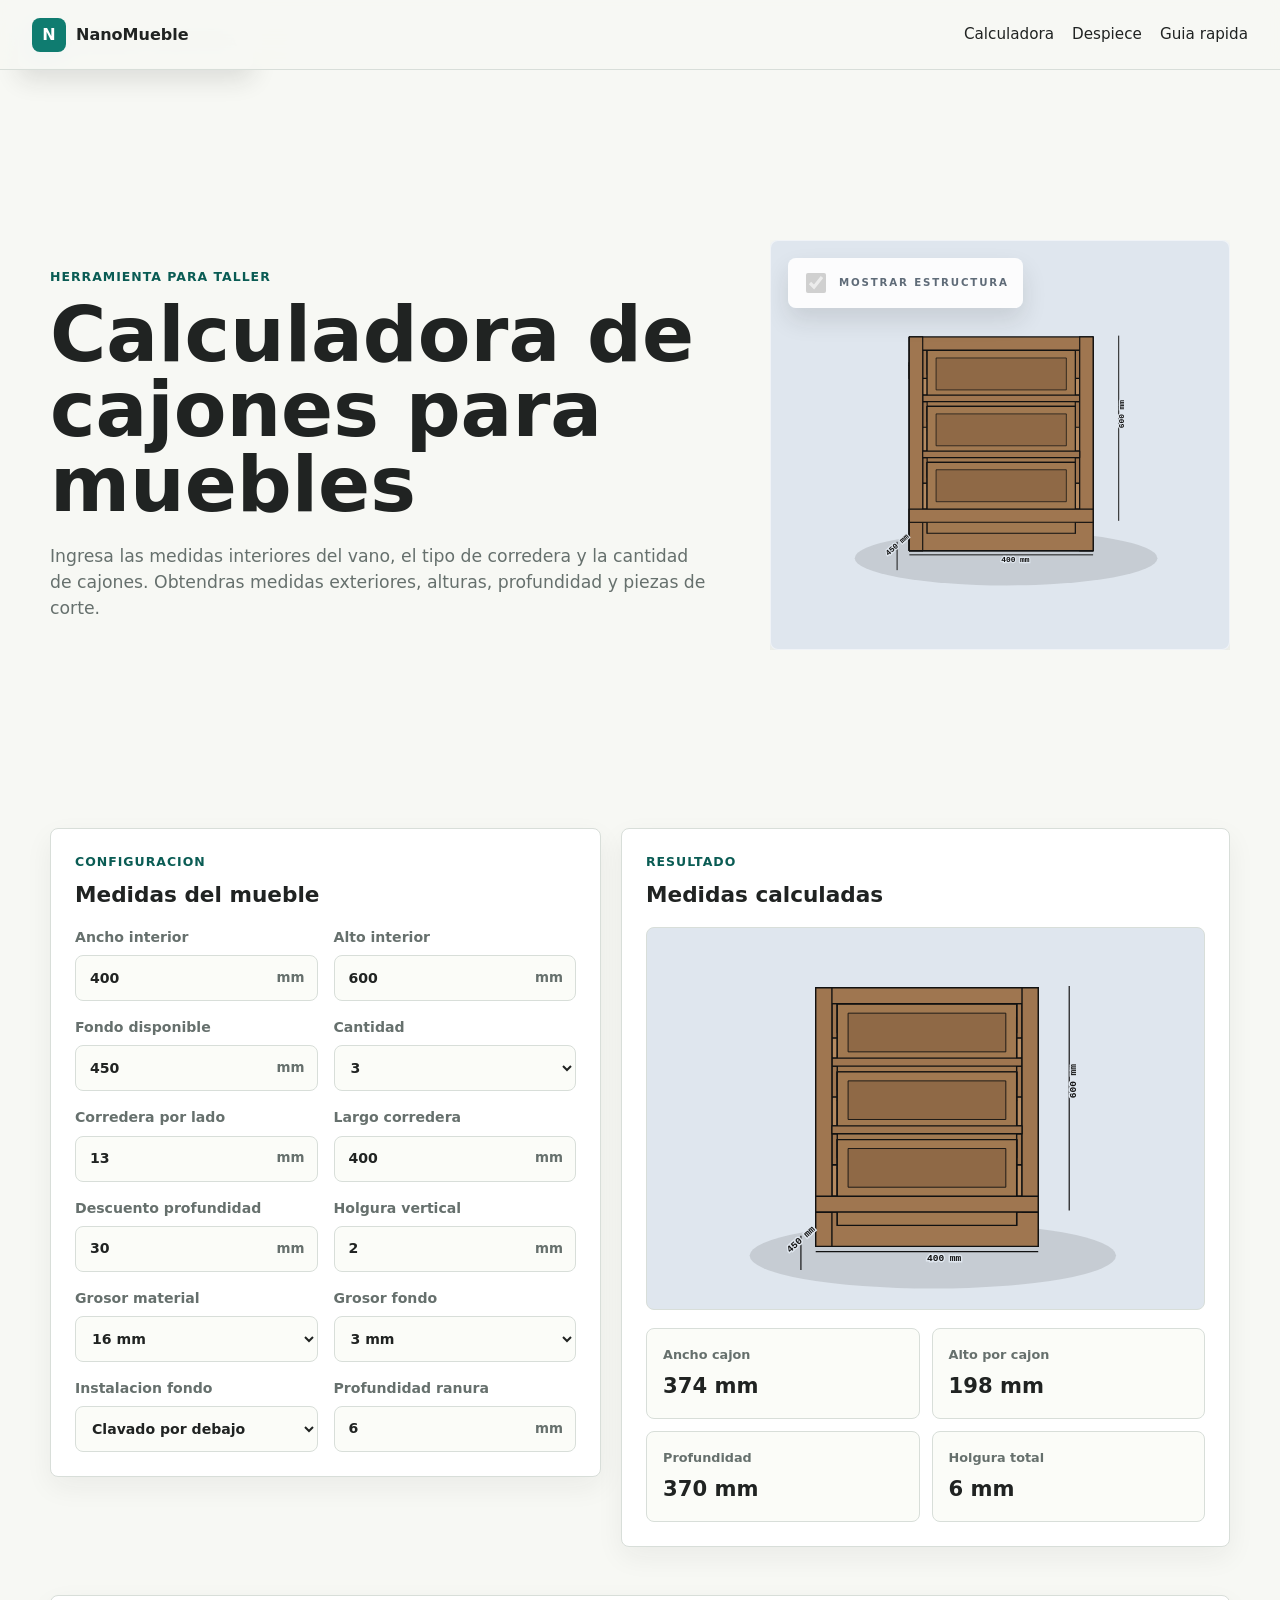
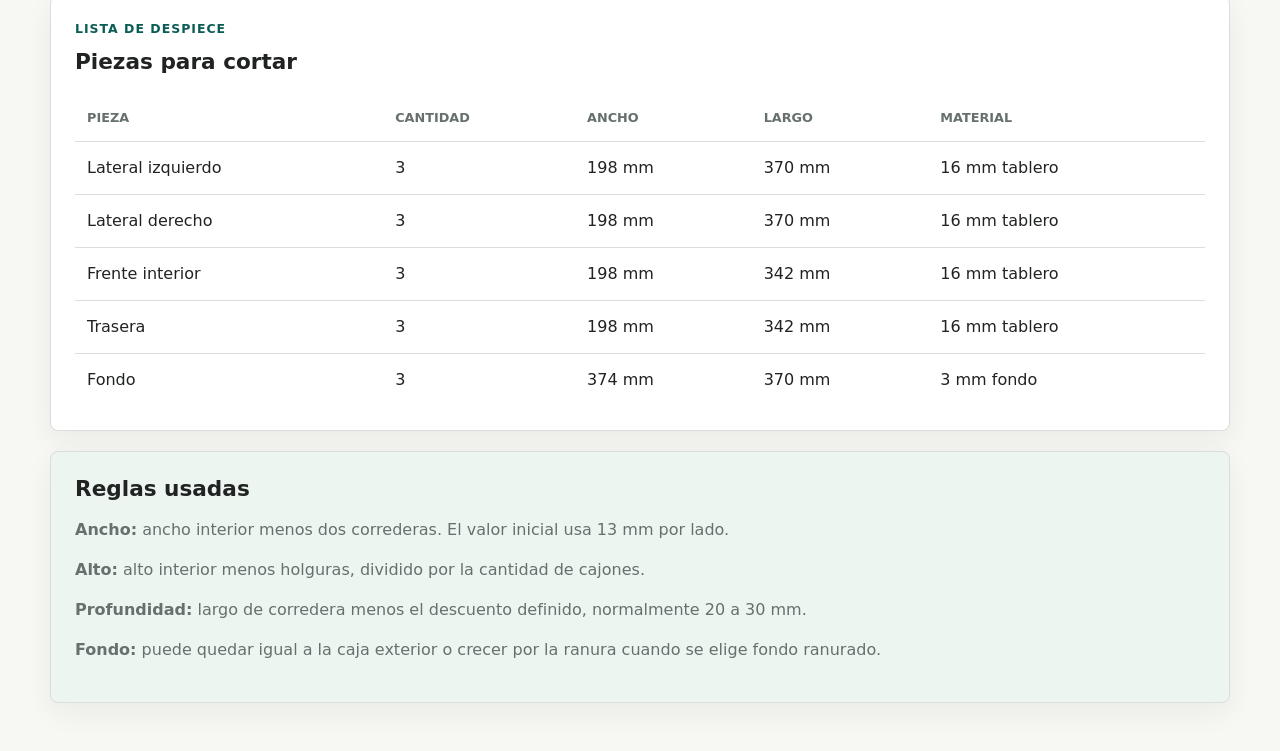
==== index.html @ ad72a3fe "Add files via upload" ====
<!doctype html>
<html lang="es">
  <head>
    <meta charset="utf-8">
    <meta name="viewport" content="width=device-width, initial-scale=1">
    <title>NanoMueble | Calculadora de cajones</title>
    <link rel="stylesheet" href="styles.css">
  </head>
  <body>
    <header class="topbar">
      <a class="brand" href="#" aria-label="NanoMueble inicio">
        <span class="brand-mark">N</span>
        <span>NanoMueble</span>
      </a>
      <nav aria-label="Secciones">
        <a href="#calculadora">Calculadora</a>
        <a href="#despiece">Despiece</a>
        <a href="#guia">Guia rapida</a>
      </nav>
    </header>

    <main>
      <section class="hero" aria-labelledby="page-title">
        <div class="hero-content">
          <p class="eyebrow">Herramienta para taller</p>
          <h1 id="page-title">Calculadora de cajones para muebles</h1>
          <p>
            Ingresa las medidas interiores del vano, el tipo de corredera y la cantidad de cajones.
            Obtendras medidas exteriores, alturas, profundidad y piezas de corte.
          </p>
        </div>
        <div class="hero-visual" aria-hidden="true">
          <div class="model-stage hero-model">
            <label class="structure-toggle">
              <input type="checkbox" checked disabled>
              <span>Mostrar estructura</span>
            </label>
            <svg class="cabinet-model" id="hero-model" viewBox="0 0 760 520" role="img"></svg>
          </div>
        </div>
      </section>

      <section class="workspace" id="calculadora" aria-label="Calculadora de cajones">
        <form class="panel config-panel" id="drawer-form">
          <div class="panel-heading">
            <p class="eyebrow">Configuracion</p>
            <h2>Medidas del mueble</h2>
          </div>

          <div class="field-grid">
            <label>
              <span>Ancho interior</span>
              <div class="input-shell">
                <input id="cabinet-width" type="number" min="1" step="0.1" value="400" required>
                <span>mm</span>
              </div>
            </label>

            <label>
              <span>Alto interior</span>
              <div class="input-shell">
                <input id="cabinet-height" type="number" min="1" step="0.1" value="600" required>
                <span>mm</span>
              </div>
            </label>

            <label>
              <span>Fondo disponible</span>
              <div class="input-shell">
                <input id="cabinet-depth" type="number" min="1" step="0.1" value="450" required>
                <span>mm</span>
              </div>
            </label>

            <label>
              <span>Cantidad</span>
              <select id="drawer-count">
                <option>1</option>
                <option>2</option>
                <option selected>3</option>
                <option>4</option>
                <option>5</option>
                <option>6</option>
              </select>
            </label>

            <label>
              <span>Corredera por lado</span>
              <div class="input-shell">
                <input id="slide-thickness" type="number" min="0" step="0.1" value="13">
                <span>mm</span>
              </div>
            </label>

            <label>
              <span>Largo corredera</span>
              <div class="input-shell">
                <input id="slide-length" type="number" min="1" step="0.1" value="400">
                <span>mm</span>
              </div>
            </label>

            <label>
              <span>Descuento profundidad</span>
              <div class="input-shell">
                <input id="depth-discount" type="number" min="0" step="0.1" value="30">
                <span>mm</span>
              </div>
            </label>

            <label>
              <span>Holgura vertical</span>
              <div class="input-shell">
                <input id="vertical-gap" type="number" min="0" step="0.1" value="2">
                <span>mm</span>
              </div>
            </label>

            <label>
              <span>Grosor material</span>
              <select id="material-thickness">
                <option value="12">12 mm</option>
                <option value="15">15 mm</option>
                <option value="16" selected>16 mm</option>
                <option value="18">18 mm</option>
                <option value="19">19 mm</option>
              </select>
            </label>

            <label>
              <span>Grosor fondo</span>
              <select id="bottom-thickness">
                <option value="3" selected>3 mm</option>
                <option value="5">5 mm</option>
                <option value="6">6 mm</option>
                <option value="9">9 mm</option>
              </select>
            </label>

            <label>
              <span>Instalacion fondo</span>
              <select id="bottom-mode">
                <option value="under" selected>Clavado por debajo</option>
                <option value="grooved">Fondo ranurado</option>
              </select>
            </label>

            <label>
              <span>Profundidad ranura</span>
              <div class="input-shell">
                <input id="groove-depth" type="number" min="0" step="0.1" value="6">
                <span>mm</span>
              </div>
            </label>
          </div>
        </form>

        <section class="panel output-panel" aria-live="polite">
          <div class="panel-heading">
            <p class="eyebrow">Resultado</p>
            <h2>Medidas calculadas</h2>
          </div>

          <div class="drawer-preview">
            <label class="structure-toggle">
              <input id="show-structure" type="checkbox" checked>
              <span>Mostrar estructura</span>
            </label>
            <svg class="cabinet-model" id="preview-cabinet" viewBox="0 0 760 520" role="img" aria-label="Vista 3D del mueble calculado"></svg>
          </div>

          <dl class="metric-grid">
            <div>
              <dt>Ancho cajon</dt>
              <dd id="result-width">374 mm</dd>
            </div>
            <div>
              <dt>Alto por cajon</dt>
              <dd id="result-height">198 mm</dd>
            </div>
            <div>
              <dt>Profundidad</dt>
              <dd id="result-depth">370 mm</dd>
            </div>
            <div>
              <dt>Holgura total</dt>
              <dd id="result-gap">6 mm</dd>
            </div>
          </dl>
        </section>
      </section>

      <section class="details" id="despiece">
        <div class="section-heading">
          <p class="eyebrow">Lista de despiece</p>
          <h2>Piezas para cortar</h2>
        </div>
        <div class="table-wrap">
          <table>
            <thead>
              <tr>
                <th>Pieza</th>
                <th>Cantidad</th>
                <th>Ancho</th>
                <th>Largo</th>
                <th>Material</th>
              </tr>
            </thead>
            <tbody id="cut-list"></tbody>
          </table>
        </div>
      </section>

      <section class="guide" id="guia" aria-label="Guia de calculo">
        <article>
          <h2>Reglas usadas</h2>
          <p><strong>Ancho:</strong> ancho interior menos dos correderas. El valor inicial usa 13 mm por lado.</p>
          <p><strong>Alto:</strong> alto interior menos holguras, dividido por la cantidad de cajones.</p>
          <p><strong>Profundidad:</strong> largo de corredera menos el descuento definido, normalmente 20 a 30 mm.</p>
          <p><strong>Fondo:</strong> puede quedar igual a la caja exterior o crecer por la ranura cuando se elige fondo ranurado.</p>
        </article>
      </section>
    </main>

    <script src="script.js"></script>
  </body>
</html>
---- styles.css ----
:root {
  color-scheme: light;
  --ink: #202322;
  --muted: #66706d;
  --line: #d8ded9;
  --paper: #f7f8f4;
  --surface: #ffffff;
  --accent: #0f7c70;
  --accent-strong: #0a5c54;
  --copper: #b96f42;
  --charcoal: #2f3a36;
  --shadow: 0 18px 48px rgba(30, 42, 38, 0.12);
}

* {
  box-sizing: border-box;
}

html {
  scroll-behavior: smooth;
}

body {
  margin: 0;
  background: var(--paper);
  color: var(--ink);
  font-family: Inter, ui-sans-serif, system-ui, -apple-system, BlinkMacSystemFont, "Segoe UI", sans-serif;
  line-height: 1.5;
}

button,
input,
select {
  font: inherit;
}

.topbar {
  position: sticky;
  top: 0;
  z-index: 20;
  display: flex;
  align-items: center;
  justify-content: space-between;
  gap: 24px;
  min-height: 70px;
  padding: 0 32px;
  background: rgba(247, 248, 244, 0.92);
  border-bottom: 1px solid var(--line);
  backdrop-filter: blur(14px);
}

.brand,
.topbar a {
  color: var(--ink);
  text-decoration: none;
}

.brand {
  display: inline-flex;
  align-items: center;
  gap: 10px;
  font-weight: 800;
}

.brand-mark {
  display: grid;
  width: 34px;
  height: 34px;
  place-items: center;
  border-radius: 8px;
  background: var(--accent);
  color: white;
}

.topbar nav {
  display: flex;
  gap: 18px;
  color: var(--muted);
  font-size: 0.95rem;
}

main {
  width: min(1180px, calc(100% - 32px));
  margin: 0 auto;
}

.hero {
  display: grid;
  grid-template-columns: minmax(0, 1fr) minmax(320px, 460px);
  align-items: center;
  gap: 36px;
  overflow: hidden;
  min-height: calc(100vh - 170px);
  padding: 48px 0 28px;
}

.hero-content h1 {
  max-width: 760px;
  margin: 0;
  font-size: clamp(2.35rem, 6vw, 5.6rem);
  line-height: 0.98;
  letter-spacing: 0;
}

.hero-content p:last-child {
  max-width: 660px;
  margin: 22px 0 0;
  color: var(--muted);
  font-size: 1.08rem;
}

.eyebrow {
  margin: 0 0 10px;
  color: var(--accent-strong);
  font-size: 0.78rem;
  font-weight: 800;
  letter-spacing: 0.08em;
  text-transform: uppercase;
}

.hero-visual {
  display: grid;
  overflow: hidden;
  min-height: 410px;
  place-items: center;
}

.model-stage {
  position: relative;
  width: 100%;
  min-height: 360px;
  overflow: hidden;
  border-radius: 8px;
  background: #dfe6ee;
  box-shadow: inset 0 0 0 1px rgba(255, 255, 255, 0.55), var(--shadow);
}

.workspace {
  display: grid;
  grid-template-columns: minmax(320px, 0.95fr) minmax(320px, 1.05fr);
  gap: 20px;
  align-items: start;
  padding: 28px 0;
}

.panel,
.details,
.guide {
  border: 1px solid var(--line);
  border-radius: 8px;
  background: var(--surface);
  box-shadow: 0 10px 28px rgba(32, 35, 34, 0.06);
}

.panel {
  padding: 24px;
}

.panel-heading,
.section-heading {
  margin-bottom: 20px;
}

h2 {
  margin: 0;
  font-size: 1.35rem;
  line-height: 1.18;
}

.field-grid {
  display: grid;
  grid-template-columns: repeat(2, minmax(0, 1fr));
  gap: 16px;
}

label {
  display: grid;
  gap: 7px;
  color: var(--muted);
  font-size: 0.88rem;
  font-weight: 700;
}

.input-shell,
select {
  width: 100%;
  min-height: 46px;
  border: 1px solid var(--line);
  border-radius: 8px;
  background: #fbfcf8;
}

.input-shell {
  display: flex;
  align-items: center;
  padding: 0 12px;
}

.input-shell input {
  width: 100%;
  min-width: 0;
  border: 0;
  outline: 0;
  background: transparent;
  color: var(--ink);
}

.input-shell span {
  color: var(--muted);
  font-size: 0.84rem;
}

select {
  padding: 0 12px;
  color: var(--ink);
}

.drawer-preview {
  display: grid;
  overflow: hidden;
  min-height: 260px;
  padding: 0;
  border: 1px solid var(--line);
  border-radius: 8px;
  width: 100%;
  background: #dfe6ee;
}

.cabinet-model {
  display: block;
  width: 100%;
  height: 100%;
  min-height: inherit;
  cursor: grab;
  touch-action: none;
  user-select: none;
}

.cabinet-model.is-dragging {
  cursor: grabbing;
}

.hero-model .cabinet-model {
  min-height: 410px;
}

.structure-toggle {
  position: absolute;
  top: 18px;
  left: 18px;
  z-index: 2;
  display: inline-flex;
  align-items: center;
  gap: 10px;
  padding: 12px 14px;
  border-radius: 8px;
  background: rgba(255, 255, 255, 0.9);
  box-shadow: 0 12px 24px rgba(32, 35, 34, 0.12);
  color: #5f6b78;
  font-size: 0.64rem;
  font-weight: 850;
  letter-spacing: 0.18em;
  text-transform: uppercase;
}

.structure-toggle input {
  width: 20px;
  height: 20px;
  accent-color: #1479f5;
}

.metric-grid {
  display: grid;
  grid-template-columns: repeat(2, minmax(0, 1fr));
  gap: 12px;
  margin: 18px 0 0;
}

.metric-grid div {
  padding: 16px;
  border: 1px solid var(--line);
  border-radius: 8px;
  background: #fbfcf8;
}

dt {
  color: var(--muted);
  font-size: 0.8rem;
  font-weight: 800;
}

dd {
  margin: 6px 0 0;
  font-size: 1.32rem;
  font-weight: 850;
}

.details,
.guide {
  margin: 20px 0;
  padding: 24px;
}

.table-wrap {
  overflow-x: auto;
}

table {
  width: 100%;
  min-width: 680px;
  border-collapse: collapse;
}

th,
td {
  padding: 14px 12px;
  border-bottom: 1px solid var(--line);
  text-align: left;
}

th {
  color: var(--muted);
  font-size: 0.8rem;
  text-transform: uppercase;
}

tbody tr:last-child td {
  border-bottom: 0;
}

.guide {
  margin-bottom: 48px;
  background: #edf5f1;
}

.guide article {
  max-width: 820px;
}

.guide p {
  color: var(--muted);
}

@media (max-width: 900px) {
  .topbar {
    align-items: flex-start;
    flex-direction: column;
    justify-content: center;
    padding: 14px 20px;
  }

  .topbar nav {
    flex-wrap: wrap;
  }

  .hero,
  .workspace {
    grid-template-columns: 1fr;
  }

  .hero {
    min-height: auto;
    padding-top: 34px;
  }

  .hero-visual {
    min-height: 300px;
  }

  .model-stage,
  .hero-model .cabinet-model {
    min-height: 330px;
  }
}

@media (max-width: 620px) {
  main {
    width: min(100% - 20px, 1180px);
  }

  .field-grid,
  .metric-grid {
    grid-template-columns: 1fr;
  }

  .panel,
  .details,
  .guide {
    padding: 18px;
  }

  .hero-content h1 {
    font-size: 2.45rem;
  }

  .hero-visual {
    min-height: 260px;
  }

  .model-stage,
  .hero-model .cabinet-model {
    min-height: 290px;
  }

  .structure-toggle {
    top: 12px;
    left: 12px;
    padding: 9px 10px;
    font-size: 0.56rem;
  }
}
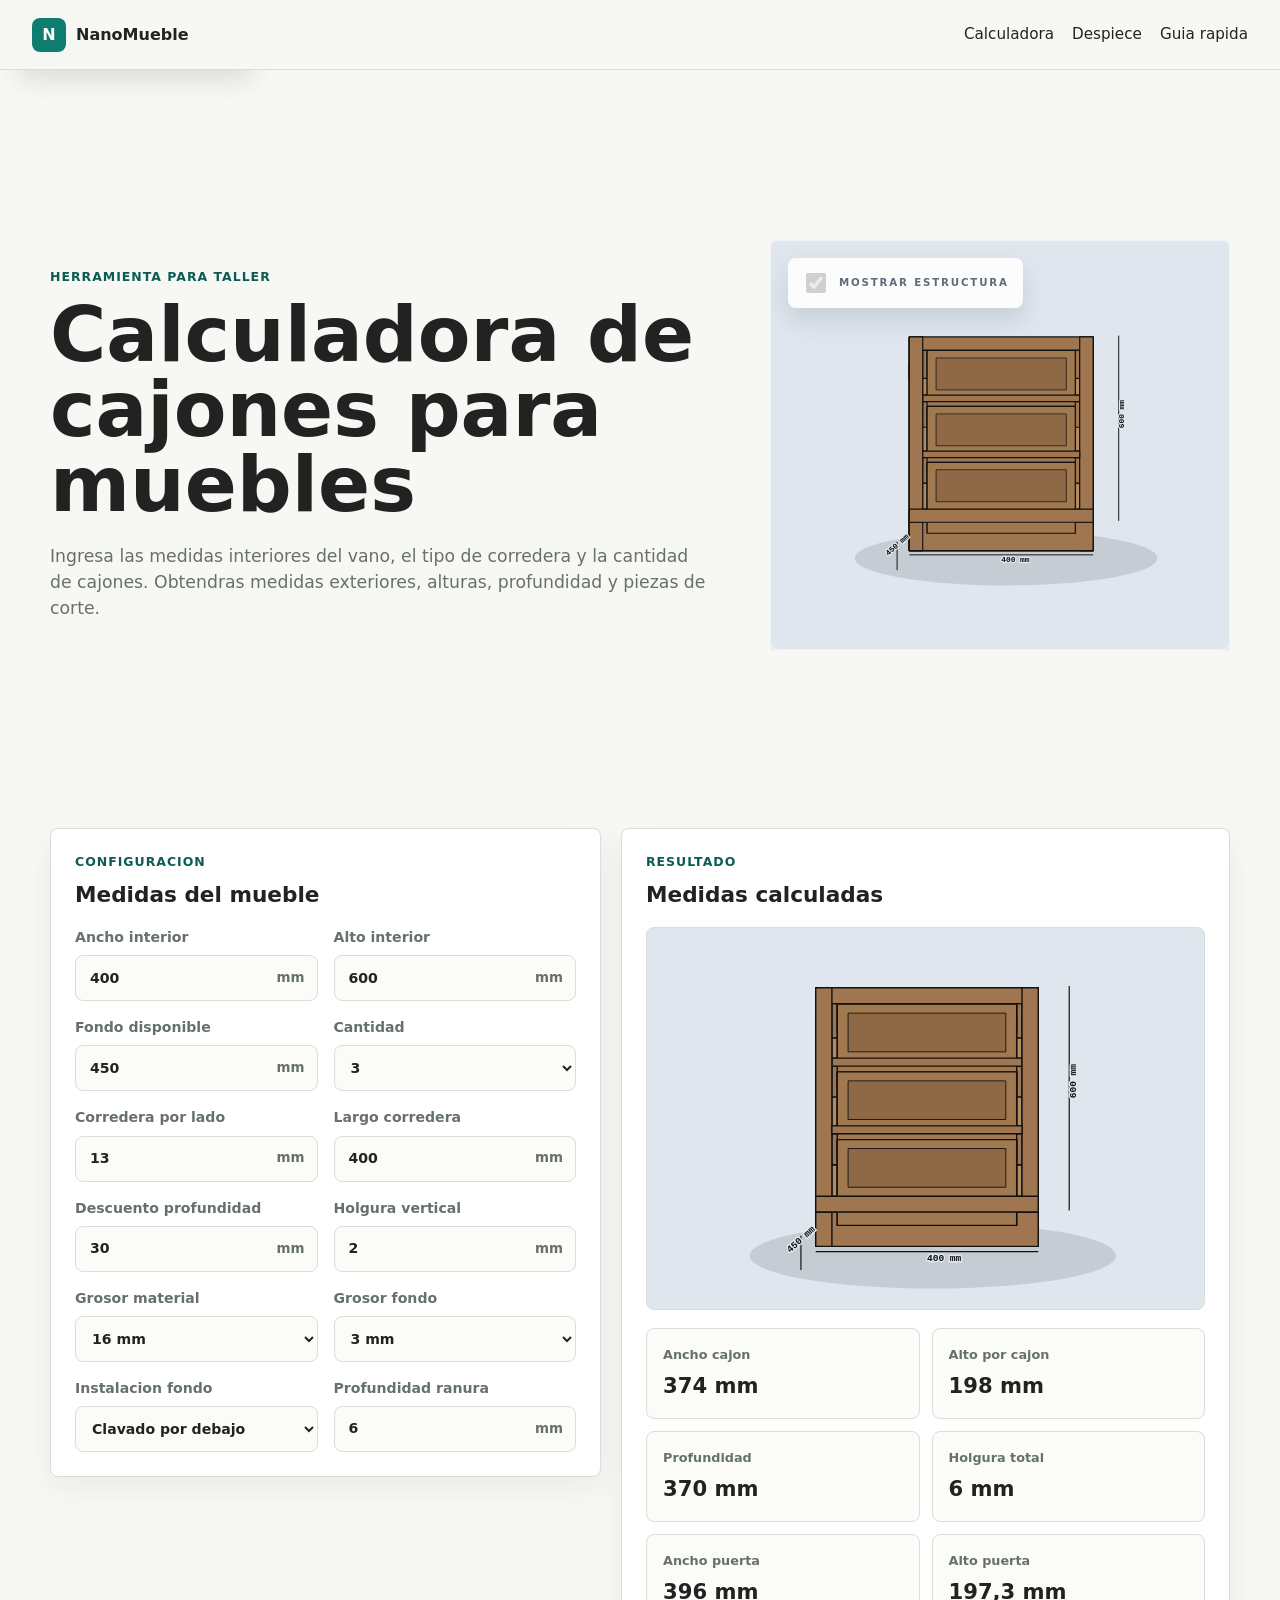
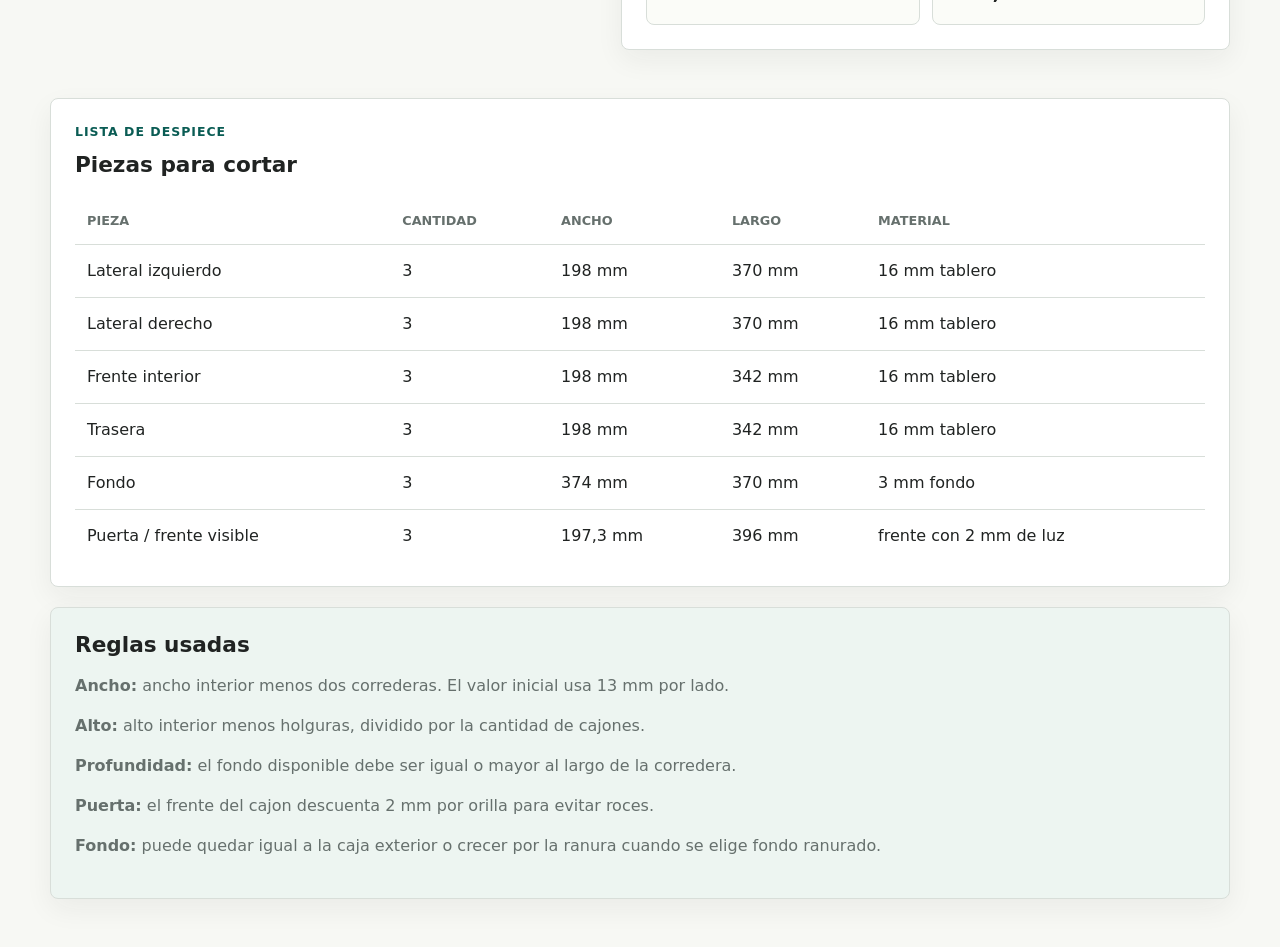
==== commit e8574b3e: "Add files via upload" ====
--- a/index.html
+++ b/index.html
@@ -186,7 +186,17 @@
               <dt>Holgura total</dt>
               <dd id="result-gap">6 mm</dd>
             </div>
+            <div>
+              <dt>Ancho puerta</dt>
+              <dd id="result-door-width">396 mm</dd>
+            </div>
+            <div>
+              <dt>Alto puerta</dt>
+              <dd id="result-door-height">197,3 mm</dd>
+            </div>
           </dl>
+
+          <p class="validation-message" id="depth-warning" hidden></p>
         </section>
       </section>
 
@@ -216,7 +226,8 @@
           <h2>Reglas usadas</h2>
           <p><strong>Ancho:</strong> ancho interior menos dos correderas. El valor inicial usa 13 mm por lado.</p>
           <p><strong>Alto:</strong> alto interior menos holguras, dividido por la cantidad de cajones.</p>
-          <p><strong>Profundidad:</strong> largo de corredera menos el descuento definido, normalmente 20 a 30 mm.</p>
+          <p><strong>Profundidad:</strong> el fondo disponible debe ser igual o mayor al largo de la corredera.</p>
+          <p><strong>Puerta:</strong> el frente del cajon descuenta 2 mm por orilla para evitar roces.</p>
           <p><strong>Fondo:</strong> puede quedar igual a la caja exterior o crecer por la ranura cuando se elige fondo ranurado.</p>
         </article>
       </section>
--- a/styles.css
+++ b/styles.css
@@ -283,6 +283,17 @@
   background: #fbfcf8;
 }
 
+.validation-message {
+  margin: 16px 0 0;
+  padding: 14px 16px;
+  border: 1px solid #e6b45f;
+  border-radius: 8px;
+  background: #fff8e8;
+  color: #6e4b12;
+  font-size: 0.92rem;
+  font-weight: 750;
+}
+
 dt {
   color: var(--muted);
   font-size: 0.8rem;
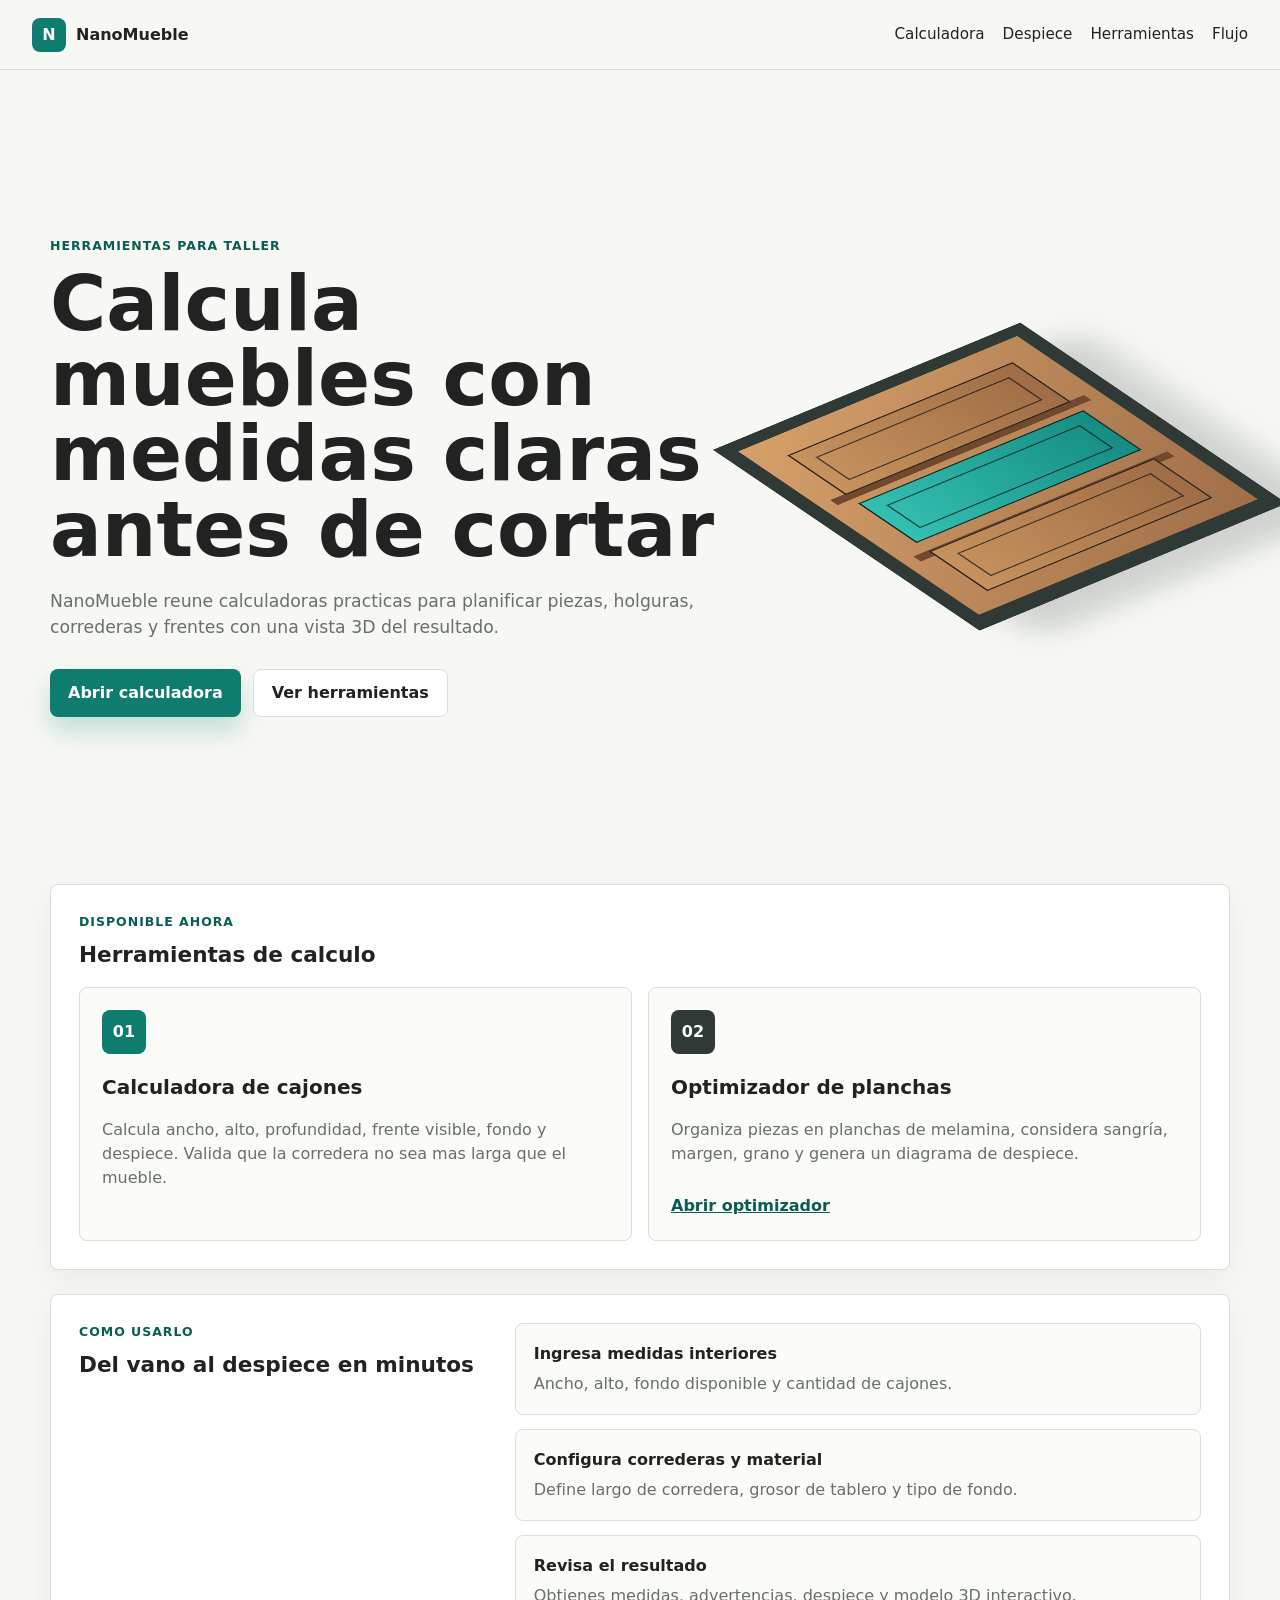
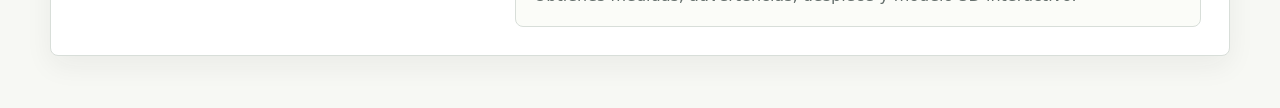
==== commit 2d29c312: "Add files via upload" ====
--- a/index.html
+++ b/index.html
@@ -3,236 +3,98 @@
   <head>
     <meta charset="utf-8">
     <meta name="viewport" content="width=device-width, initial-scale=1">
-    <title>NanoMueble | Calculadora de cajones</title>
+    <title>NanoMueble | Herramientas para muebles</title>
     <link rel="stylesheet" href="styles.css">
   </head>
-  <body>
+  <body class="home-page">
     <header class="topbar">
-      <a class="brand" href="#" aria-label="NanoMueble inicio">
+      <a class="brand" href="index.html" aria-label="NanoMueble inicio">
         <span class="brand-mark">N</span>
         <span>NanoMueble</span>
       </a>
       <nav aria-label="Secciones">
-        <a href="#calculadora">Calculadora</a>
-        <a href="#despiece">Despiece</a>
-        <a href="#guia">Guia rapida</a>
+        <a href="calculadora-cajones.html">Calculadora</a>
+        <a href="despiece-planchas.html">Despiece</a>
+        <a href="#herramientas">Herramientas</a>
+        <a href="#flujo">Flujo</a>
       </nav>
     </header>
 
     <main>
-      <section class="hero" aria-labelledby="page-title">
-        <div class="hero-content">
-          <p class="eyebrow">Herramienta para taller</p>
-          <h1 id="page-title">Calculadora de cajones para muebles</h1>
+      <section class="home-hero" aria-labelledby="home-title">
+        <div class="home-copy">
+          <p class="eyebrow">Herramientas para taller</p>
+          <h1 id="home-title">Calcula muebles con medidas claras antes de cortar</h1>
           <p>
-            Ingresa las medidas interiores del vano, el tipo de corredera y la cantidad de cajones.
-            Obtendras medidas exteriores, alturas, profundidad y piezas de corte.
+            NanoMueble reune calculadoras practicas para planificar piezas, holguras,
+            correderas y frentes con una vista 3D del resultado.
           </p>
+          <div class="hero-actions">
+            <a class="primary-action" href="calculadora-cajones.html">Abrir calculadora</a>
+            <a class="secondary-action" href="#herramientas">Ver herramientas</a>
+          </div>
         </div>
-        <div class="hero-visual" aria-hidden="true">
-          <div class="model-stage hero-model">
-            <label class="structure-toggle">
-              <input type="checkbox" checked disabled>
-              <span>Mostrar estructura</span>
-            </label>
-            <svg class="cabinet-model" id="hero-model" viewBox="0 0 760 520" role="img"></svg>
+
+        <div class="home-preview" aria-hidden="true">
+          <div class="preview-board">
+            <span class="board-top"></span>
+            <span class="board-side"></span>
+            <span class="board-shelf board-shelf-one"></span>
+            <span class="board-shelf board-shelf-two"></span>
+            <span class="board-drawer board-drawer-one"></span>
+            <span class="board-drawer board-drawer-two"></span>
+            <span class="board-drawer board-drawer-three"></span>
           </div>
         </div>
       </section>
 
-      <section class="workspace" id="calculadora" aria-label="Calculadora de cajones">
-        <form class="panel config-panel" id="drawer-form">
-          <div class="panel-heading">
-            <p class="eyebrow">Configuracion</p>
-            <h2>Medidas del mueble</h2>
-          </div>
+      <section class="tool-band" id="herramientas">
+        <div class="section-heading">
+          <p class="eyebrow">Disponible ahora</p>
+          <h2>Herramientas de calculo</h2>
+        </div>
 
-          <div class="field-grid">
-            <label>
-              <span>Ancho interior</span>
-              <div class="input-shell">
-                <input id="cabinet-width" type="number" min="1" step="0.1" value="400" required>
-                <span>mm</span>
-              </div>
-            </label>
-
-            <label>
-              <span>Alto interior</span>
-              <div class="input-shell">
-                <input id="cabinet-height" type="number" min="1" step="0.1" value="600" required>
-                <span>mm</span>
-              </div>
-            </label>
-
-            <label>
-              <span>Fondo disponible</span>
-              <div class="input-shell">
-                <input id="cabinet-depth" type="number" min="1" step="0.1" value="450" required>
-                <span>mm</span>
-              </div>
-            </label>
-
-            <label>
-              <span>Cantidad</span>
-              <select id="drawer-count">
-                <option>1</option>
-                <option>2</option>
-                <option selected>3</option>
-                <option>4</option>
-                <option>5</option>
-                <option>6</option>
-              </select>
-            </label>
-
-            <label>
-              <span>Corredera por lado</span>
-              <div class="input-shell">
-                <input id="slide-thickness" type="number" min="0" step="0.1" value="13">
-                <span>mm</span>
-              </div>
-            </label>
-
-            <label>
-              <span>Largo corredera</span>
-              <div class="input-shell">
-                <input id="slide-length" type="number" min="1" step="0.1" value="400">
-                <span>mm</span>
-              </div>
-            </label>
-
-            <label>
-              <span>Descuento profundidad</span>
-              <div class="input-shell">
-                <input id="depth-discount" type="number" min="0" step="0.1" value="30">
-                <span>mm</span>
-              </div>
-            </label>
-
-            <label>
-              <span>Holgura vertical</span>
-              <div class="input-shell">
-                <input id="vertical-gap" type="number" min="0" step="0.1" value="2">
-                <span>mm</span>
-              </div>
-            </label>
-
-            <label>
-              <span>Grosor material</span>
-              <select id="material-thickness">
-                <option value="12">12 mm</option>
-                <option value="15">15 mm</option>
-                <option value="16" selected>16 mm</option>
-                <option value="18">18 mm</option>
-                <option value="19">19 mm</option>
-              </select>
-            </label>
-
-            <label>
-              <span>Grosor fondo</span>
-              <select id="bottom-thickness">
-                <option value="3" selected>3 mm</option>
-                <option value="5">5 mm</option>
-                <option value="6">6 mm</option>
-                <option value="9">9 mm</option>
-              </select>
-            </label>
-
-            <label>
-              <span>Instalacion fondo</span>
-              <select id="bottom-mode">
-                <option value="under" selected>Clavado por debajo</option>
-                <option value="grooved">Fondo ranurado</option>
-              </select>
-            </label>
-
-            <label>
-              <span>Profundidad ranura</span>
-              <div class="input-shell">
-                <input id="groove-depth" type="number" min="0" step="0.1" value="6">
-                <span>mm</span>
-              </div>
-            </label>
-          </div>
-        </form>
-
-        <section class="panel output-panel" aria-live="polite">
-          <div class="panel-heading">
-            <p class="eyebrow">Resultado</p>
-            <h2>Medidas calculadas</h2>
-          </div>
-
-          <div class="drawer-preview">
-            <label class="structure-toggle">
-              <input id="show-structure" type="checkbox" checked>
-              <span>Mostrar estructura</span>
-            </label>
-            <svg class="cabinet-model" id="preview-cabinet" viewBox="0 0 760 520" role="img" aria-label="Vista 3D del mueble calculado"></svg>
-          </div>
-
-          <dl class="metric-grid">
-            <div>
-              <dt>Ancho cajon</dt>
-              <dd id="result-width">374 mm</dd>
-            </div>
-            <div>
-              <dt>Alto por cajon</dt>
-              <dd id="result-height">198 mm</dd>
-            </div>
-            <div>
-              <dt>Profundidad</dt>
-              <dd id="result-depth">370 mm</dd>
-            </div>
-            <div>
-              <dt>Holgura total</dt>
-              <dd id="result-gap">6 mm</dd>
-            </div>
-            <div>
-              <dt>Ancho puerta</dt>
-              <dd id="result-door-width">396 mm</dd>
-            </div>
-            <div>
-              <dt>Alto puerta</dt>
-              <dd id="result-door-height">197,3 mm</dd>
-            </div>
-          </dl>
-
-          <p class="validation-message" id="depth-warning" hidden></p>
-        </section>
-      </section>
-
-      <section class="details" id="despiece">
-        <div class="section-heading">
-          <p class="eyebrow">Lista de despiece</p>
-          <h2>Piezas para cortar</h2>
-        </div>
-        <div class="table-wrap">
-          <table>
-            <thead>
-              <tr>
-                <th>Pieza</th>
-                <th>Cantidad</th>
-                <th>Ancho</th>
-                <th>Largo</th>
-                <th>Material</th>
-              </tr>
-            </thead>
-            <tbody id="cut-list"></tbody>
-          </table>
+        <div class="tool-grid">
+          <a class="tool-card" href="calculadora-cajones.html">
+            <span class="tool-icon">01</span>
+            <h3>Calculadora de cajones</h3>
+            <p>
+              Calcula ancho, alto, profundidad, frente visible, fondo y despiece.
+              Valida que la corredera no sea mas larga que el mueble.
+            </p>
+          </a>
+          <article class="tool-card muted-card">
+            <span class="tool-icon">02</span>
+            <h3>Optimizador de planchas</h3>
+            <p>
+              Organiza piezas en planchas de melamina, considera sangría,
+              margen, grano y genera un diagrama de despiece.
+            </p>
+            <a class="inline-link" href="despiece-planchas.html">Abrir optimizador</a>
+          </article>
         </div>
       </section>
 
-      <section class="guide" id="guia" aria-label="Guia de calculo">
-        <article>
-          <h2>Reglas usadas</h2>
-          <p><strong>Ancho:</strong> ancho interior menos dos correderas. El valor inicial usa 13 mm por lado.</p>
-          <p><strong>Alto:</strong> alto interior menos holguras, dividido por la cantidad de cajones.</p>
-          <p><strong>Profundidad:</strong> el fondo disponible debe ser igual o mayor al largo de la corredera.</p>
-          <p><strong>Puerta:</strong> el frente del cajon descuenta 2 mm por orilla para evitar roces.</p>
-          <p><strong>Fondo:</strong> puede quedar igual a la caja exterior o crecer por la ranura cuando se elige fondo ranurado.</p>
-        </article>
+      <section class="workflow" id="flujo">
+        <div>
+          <p class="eyebrow">Como usarlo</p>
+          <h2>Del vano al despiece en minutos</h2>
+        </div>
+        <ol class="workflow-list">
+          <li>
+            <strong>Ingresa medidas interiores</strong>
+            <span>Ancho, alto, fondo disponible y cantidad de cajones.</span>
+          </li>
+          <li>
+            <strong>Configura correderas y material</strong>
+            <span>Define largo de corredera, grosor de tablero y tipo de fondo.</span>
+          </li>
+          <li>
+            <strong>Revisa el resultado</strong>
+            <span>Obtienes medidas, advertencias, despiece y modelo 3D interactivo.</span>
+          </li>
+        </ol>
       </section>
     </main>
-
-    <script src="script.js"></script>
   </body>
 </html>
--- a/styles.css
+++ b/styles.css
@@ -94,6 +94,156 @@
   padding: 48px 0 28px;
 }
 
+.home-hero {
+  display: grid;
+  grid-template-columns: minmax(0, 1fr) minmax(320px, 460px);
+  align-items: center;
+  gap: 42px;
+  min-height: calc(100vh - 110px);
+  padding: 58px 0 34px;
+}
+
+.home-copy h1 {
+  max-width: 780px;
+  margin: 0;
+  font-size: clamp(2.45rem, 6vw, 5.8rem);
+  line-height: 0.98;
+  letter-spacing: 0;
+}
+
+.home-copy p:last-of-type {
+  max-width: 650px;
+  margin: 22px 0 0;
+  color: var(--muted);
+  font-size: 1.08rem;
+}
+
+.hero-actions {
+  display: flex;
+  flex-wrap: wrap;
+  gap: 12px;
+  margin-top: 28px;
+}
+
+.primary-action,
+.secondary-action {
+  display: inline-flex;
+  align-items: center;
+  justify-content: center;
+  min-height: 48px;
+  padding: 0 18px;
+  border-radius: 8px;
+  font-weight: 850;
+  text-decoration: none;
+}
+
+.primary-action {
+  background: var(--accent);
+  color: white;
+  box-shadow: 0 14px 26px rgba(15, 124, 112, 0.22);
+}
+
+.secondary-action {
+  border: 1px solid var(--line);
+  background: white;
+  color: var(--ink);
+}
+
+.home-preview {
+  display: grid;
+  min-height: 430px;
+  place-items: center;
+}
+
+.preview-board {
+  position: relative;
+  width: min(100%, 390px);
+  aspect-ratio: 0.9;
+  transform: rotateX(58deg) rotateZ(-38deg);
+  transform-style: preserve-3d;
+  filter: drop-shadow(38px 48px 22px rgba(30, 42, 38, 0.18));
+}
+
+.preview-board::before {
+  position: absolute;
+  inset: 0;
+  content: "";
+  border: 18px solid var(--charcoal);
+  border-bottom-width: 24px;
+  background: linear-gradient(135deg, #d7a06a, #9f6f49);
+}
+
+.board-top,
+.board-side,
+.board-shelf,
+.board-drawer {
+  position: absolute;
+  display: block;
+}
+
+.board-top {
+  top: -44px;
+  left: 0;
+  width: 100%;
+  height: 44px;
+  transform: rotateX(90deg);
+  transform-origin: bottom;
+  background: linear-gradient(90deg, #e5b781, #a8754e);
+}
+
+.board-side {
+  top: 0;
+  right: -48px;
+  width: 48px;
+  height: 100%;
+  transform: rotateY(90deg);
+  transform-origin: left;
+  background: linear-gradient(180deg, #9f704a, #71492f);
+}
+
+.board-shelf {
+  left: 34px;
+  right: 34px;
+  height: 12px;
+  background: #70492f;
+}
+
+.board-shelf-one {
+  top: 34%;
+}
+
+.board-shelf-two {
+  top: 65%;
+}
+
+.board-drawer {
+  left: 52px;
+  right: 52px;
+  height: 22%;
+  border: 2px solid rgba(20, 21, 20, 0.8);
+  background: linear-gradient(90deg, #c6925e, #9f6d46);
+}
+
+.board-drawer::after {
+  position: absolute;
+  inset: 18px;
+  content: "";
+  border: 2px solid rgba(20, 21, 20, 0.65);
+}
+
+.board-drawer-one {
+  top: 54px;
+}
+
+.board-drawer-two {
+  top: 39%;
+  background: linear-gradient(90deg, #33c0b1, #168d82);
+}
+
+.board-drawer-three {
+  bottom: 54px;
+}
+
 .hero-content h1 {
   max-width: 760px;
   margin: 0;
@@ -143,6 +293,200 @@
   padding: 28px 0;
 }
 
+.tool-band,
+.workflow {
+  margin: 24px 0;
+  padding: 28px;
+  border: 1px solid var(--line);
+  border-radius: 8px;
+  background: var(--surface);
+  box-shadow: 0 10px 28px rgba(32, 35, 34, 0.06);
+}
+
+.tool-grid {
+  display: grid;
+  grid-template-columns: repeat(2, minmax(0, 1fr));
+  gap: 16px;
+}
+
+.tool-card {
+  display: block;
+  min-height: 210px;
+  padding: 22px;
+  border: 1px solid var(--line);
+  border-radius: 8px;
+  background: #fbfcf8;
+  color: var(--ink);
+  text-decoration: none;
+}
+
+.tool-card .inline-link {
+  display: inline-flex;
+  margin-top: 12px;
+  color: var(--accent-strong);
+  font-weight: 850;
+}
+
+.tool-card h3 {
+  margin: 18px 0 10px;
+  font-size: 1.25rem;
+}
+
+.tool-card p,
+.workflow-list span {
+  color: var(--muted);
+}
+
+.tool-icon {
+  display: grid;
+  width: 44px;
+  height: 44px;
+  place-items: center;
+  border-radius: 8px;
+  background: var(--accent);
+  color: white;
+  font-weight: 900;
+}
+
+.muted-card .tool-icon {
+  background: var(--charcoal);
+}
+
+.workflow {
+  display: grid;
+  grid-template-columns: minmax(0, 0.75fr) minmax(0, 1.25fr);
+  gap: 24px;
+  margin-bottom: 52px;
+}
+
+.workflow-list {
+  display: grid;
+  gap: 14px;
+  margin: 0;
+  padding: 0;
+  list-style: none;
+}
+
+.workflow-list li {
+  padding: 18px;
+  border: 1px solid var(--line);
+  border-radius: 8px;
+  background: #fbfcf8;
+}
+
+.workflow-list strong,
+.workflow-list span {
+  display: block;
+}
+
+.workflow-list span {
+  margin-top: 6px;
+}
+
+.tool-hero {
+  padding: 46px 0 26px;
+}
+
+.tool-hero h1 {
+  max-width: 920px;
+  margin: 0;
+  font-size: clamp(2.2rem, 5vw, 4.8rem);
+  line-height: 1;
+}
+
+.tool-hero p:last-child {
+  max-width: 760px;
+  color: var(--muted);
+  font-size: 1.06rem;
+}
+
+.optimizer-layout {
+  display: grid;
+  grid-template-columns: minmax(320px, 0.8fr) minmax(360px, 1.2fr);
+  gap: 20px;
+  align-items: start;
+  padding: 22px 0;
+}
+
+.parts-editor {
+  display: grid;
+  gap: 10px;
+}
+
+.part-row {
+  display: grid;
+  grid-template-columns: minmax(150px, 1.4fr) repeat(3, minmax(76px, 0.7fr)) auto;
+  gap: 10px;
+  align-items: end;
+  padding: 12px;
+  border: 1px solid var(--line);
+  border-radius: 8px;
+  background: #fbfcf8;
+}
+
+.part-row input {
+  width: 100%;
+  min-height: 40px;
+  padding: 0 10px;
+  border: 1px solid var(--line);
+  border-radius: 8px;
+  background: white;
+}
+
+.remove-part,
+.add-row-button {
+  min-height: 40px;
+  border: 0;
+  border-radius: 8px;
+  font-weight: 850;
+  cursor: pointer;
+}
+
+.remove-part {
+  padding: 0 12px;
+  background: #f4e9dd;
+  color: #70452f;
+}
+
+.add-row-button {
+  width: 100%;
+  margin-top: 12px;
+  background: var(--charcoal);
+  color: white;
+}
+
+.result-panel {
+  margin: 20px 0;
+}
+
+.optimizer-metrics {
+  margin-bottom: 18px;
+}
+
+.sheet-output {
+  display: grid;
+  gap: 18px;
+}
+
+.sheet-card {
+  padding: 16px;
+  border: 1px solid var(--line);
+  border-radius: 8px;
+  background: #fbfcf8;
+}
+
+.sheet-card h3 {
+  margin: 0 0 12px;
+}
+
+.sheet-card svg {
+  display: block;
+  width: 100%;
+  max-height: 520px;
+  border-radius: 8px;
+  background: #eef3ed;
+}
+
 .panel,
 .details,
 .guide {
@@ -238,6 +582,11 @@
 
 .cabinet-model.is-dragging {
   cursor: grabbing;
+}
+
+.cabinet-model.static-model {
+  cursor: default;
+  touch-action: auto;
 }
 
 .hero-model .cabinet-model {
@@ -365,6 +714,8 @@
   }
 
   .hero,
+  .home-hero,
+  .optimizer-layout,
   .workspace {
     grid-template-columns: 1fr;
   }
@@ -376,6 +727,28 @@
 
   .hero-visual {
     min-height: 300px;
+  }
+
+  .home-preview {
+    min-height: 320px;
+  }
+
+  .preview-board {
+    max-width: 310px;
+  }
+
+  .tool-grid,
+  .workflow {
+    grid-template-columns: 1fr;
+  }
+
+  .part-row {
+    grid-template-columns: 1fr 1fr;
+  }
+
+  .part-row label:first-child,
+  .remove-part {
+    grid-column: 1 / -1;
   }
 
   .model-stage,
@@ -404,8 +777,21 @@
     font-size: 2.45rem;
   }
 
+  .home-copy h1 {
+    font-size: 2.5rem;
+  }
+
   .hero-visual {
     min-height: 260px;
+  }
+
+  .home-preview {
+    min-height: 280px;
+  }
+
+  .tool-band,
+  .workflow {
+    padding: 18px;
   }
 
   .model-stage,
